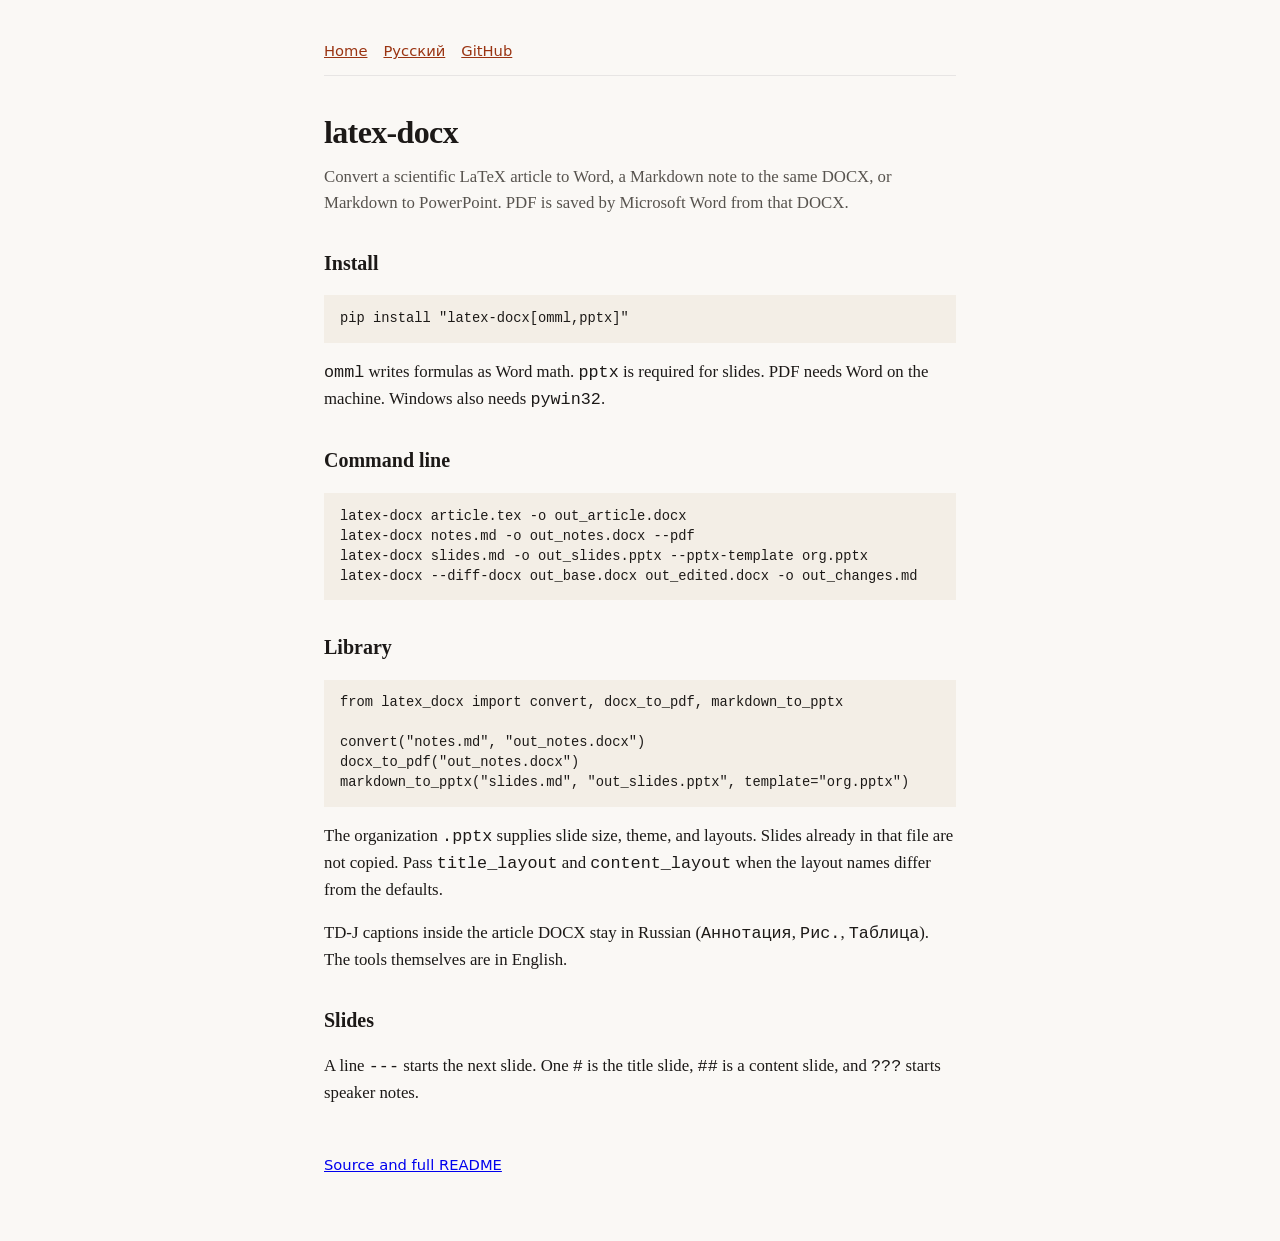
==== docs/en/index.html @ 838590a0 "дока" ====
<!DOCTYPE html>
<html lang="en">
<head>
  <meta charset="utf-8">
  <meta name="viewport" content="width=device-width, initial-scale=1">
  <title>latex-docx</title>
  <link rel="stylesheet" href="../assets/style.css">
</head>
<body>
  <nav>
    <a href="../">Home</a>
    <a href="../ru/">Русский</a>
    <a href="https://github.com/sars-ivan-by/latex_docx">GitHub</a>
  </nav>
  <h1>latex-docx</h1>
  <p class="lede">Convert a scientific LaTeX article to Word, a Markdown note to the same DOCX, or Markdown to PowerPoint. PDF is saved by Microsoft Word from that DOCX.</p>

  <h2>Install</h2>
  <pre><code>pip install "latex-docx[omml,pptx]"</code></pre>
  <p><code>omml</code> writes formulas as Word math. <code>pptx</code> is required for slides. PDF needs Word on the machine. Windows also needs <code>pywin32</code>.</p>

  <h2>Command line</h2>
  <pre><code>latex-docx article.tex -o out_article.docx
latex-docx notes.md -o out_notes.docx --pdf
latex-docx slides.md -o out_slides.pptx --pptx-template org.pptx
latex-docx --diff-docx out_base.docx out_edited.docx -o out_changes.md</code></pre>

  <h2>Library</h2>
  <pre><code>from latex_docx import convert, docx_to_pdf, markdown_to_pptx

convert("notes.md", "out_notes.docx")
docx_to_pdf("out_notes.docx")
markdown_to_pptx("slides.md", "out_slides.pptx", template="org.pptx")</code></pre>
  <p>The organization <code>.pptx</code> supplies slide size, theme, and layouts. Slides already in that file are not copied. Pass <code>title_layout</code> and <code>content_layout</code> when the layout names differ from the defaults.</p>
  <p>TD-J captions inside the article DOCX stay in Russian (<code>Аннотация</code>, <code>Рис.</code>, <code>Таблица</code>). The tools themselves are in English.</p>

  <h2>Slides</h2>
  <p>A line <code>---</code> starts the next slide. One <code>#</code> is the title slide, <code>##</code> is a content slide, and <code>???</code> starts speaker notes.</p>

  <footer>
    <a href="https://github.com/sars-ivan-by/latex_docx">Source and full README</a>
  </footer>
</body>
</html>
---- docs/assets/style.css ----
:root {
  color-scheme: light;
  --ink: #1c1917;
  --muted: #57534e;
  --line: #e7e5e4;
  --paper: #faf8f5;
  --code: #f3eee6;
  --link: #9a3412;
}

* { box-sizing: border-box; }

body {
  margin: 0 auto;
  max-width: 42rem;
  padding: 2.5rem 1.25rem 4rem;
  color: var(--ink);
  background: var(--paper);
  font-family: Palatino, "Iowan Old Style", "Palatino Linotype", Georgia, serif;
  font-size: 1.05rem;
  line-height: 1.55;
}

nav, footer {
  font-family: ui-sans-serif, system-ui, sans-serif;
  font-size: 0.92rem;
}

nav {
  display: flex;
  gap: 1rem;
  margin-bottom: 2rem;
  padding-bottom: 0.75rem;
  border-bottom: 1px solid var(--line);
}

nav a, p a, li a { color: var(--link); }

h1 {
  font-size: 2rem;
  font-weight: 600;
  letter-spacing: -0.02em;
  margin: 0 0 0.4rem;
}

h2 {
  font-size: 1.25rem;
  margin-top: 2rem;
}

.lede { color: var(--muted); margin-top: 0; }

pre {
  background: var(--code);
  padding: 0.85rem 1rem;
  overflow: auto;
  font-size: 0.86rem;
  line-height: 1.45;
}

code, pre {
  font-family: ui-monospace, SFMono-Regular, Menlo, Consolas, monospace;
}

.cards {
  display: grid;
  grid-template-columns: 1fr 1fr;
  gap: 1rem;
  margin-top: 2rem;
}

.cards a {
  display: block;
  padding: 1.25rem 1rem;
  border: 1px solid var(--line);
  text-decoration: none;
  color: var(--ink);
  background: white;
}

.cards a strong { display: block; font-size: 1.2rem; margin-bottom: 0.35rem; }
.cards a span { color: var(--muted); font-family: ui-sans-serif, system-ui, sans-serif; font-size: 0.92rem; }

footer { margin-top: 3rem; color: var(--muted); }
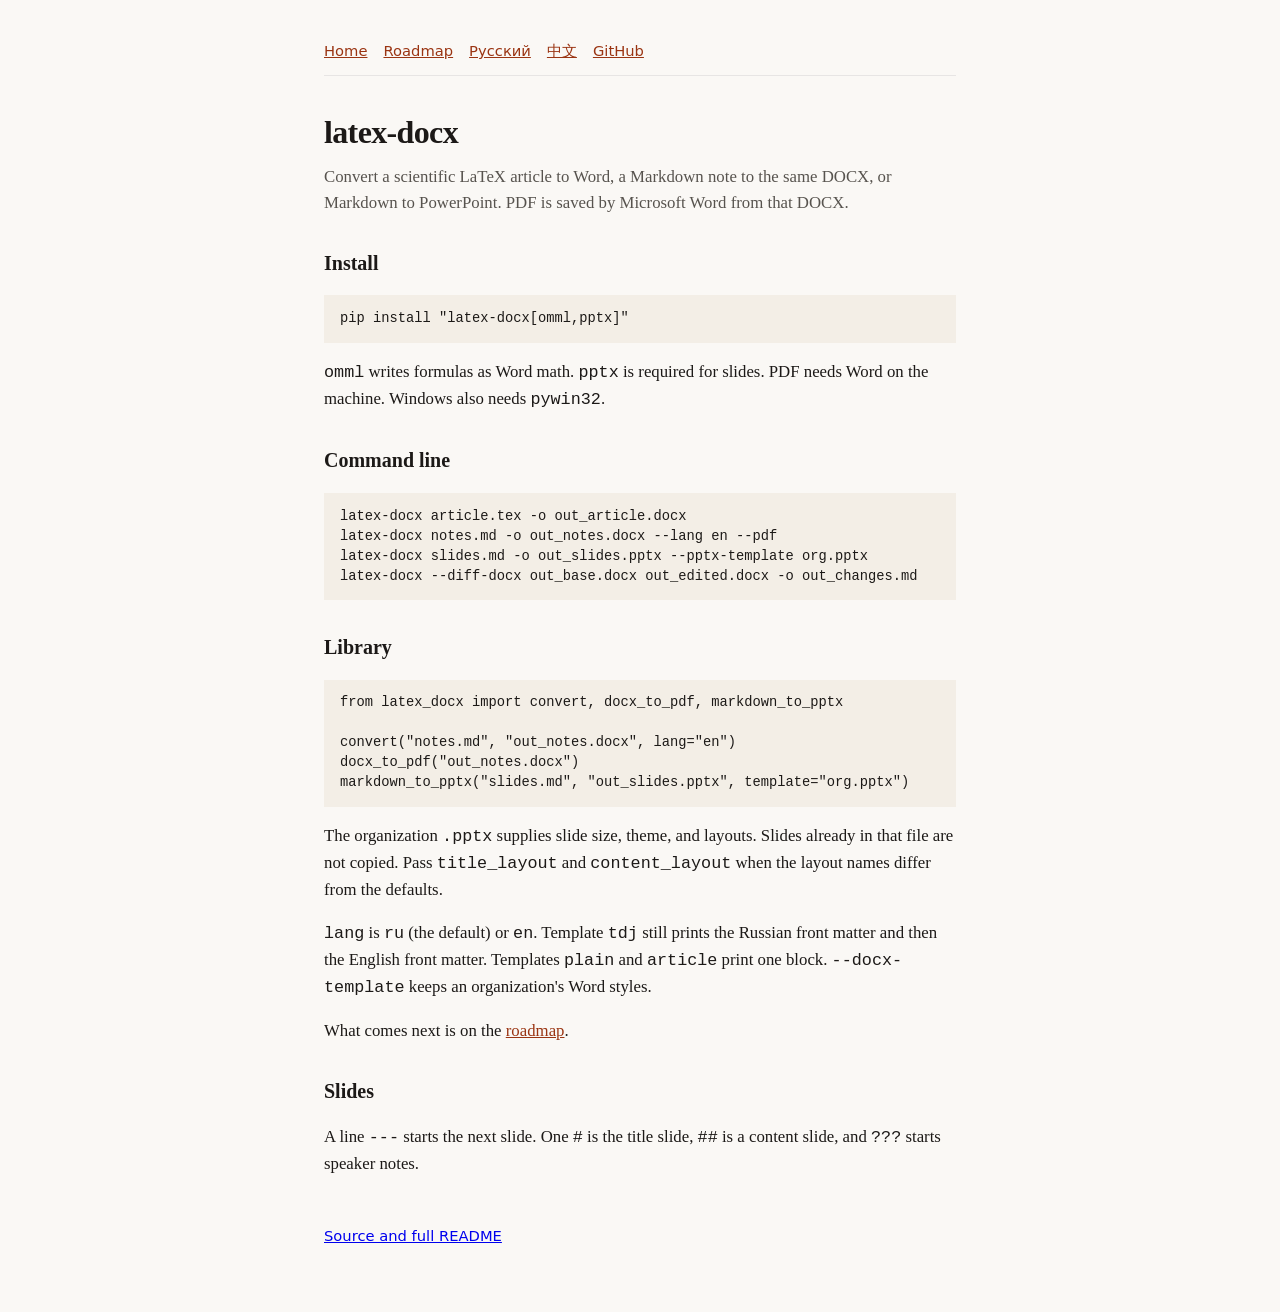
==== commit 998bf1ec: "0.2.0" ====
--- a/docs/en/index.html
+++ b/docs/en/index.html
@@ -9,7 +9,9 @@
 <body>
   <nav>
     <a href="../">Home</a>
+    <a href="./roadmap.html">Roadmap</a>
     <a href="../ru/">Русский</a>
+    <a href="../zh/">中文</a>
     <a href="https://github.com/sars-ivan-by/latex_docx">GitHub</a>
   </nav>
   <h1>latex-docx</h1>
@@ -21,18 +23,19 @@
 
   <h2>Command line</h2>
   <pre><code>latex-docx article.tex -o out_article.docx
-latex-docx notes.md -o out_notes.docx --pdf
+latex-docx notes.md -o out_notes.docx --lang en --pdf
 latex-docx slides.md -o out_slides.pptx --pptx-template org.pptx
 latex-docx --diff-docx out_base.docx out_edited.docx -o out_changes.md</code></pre>
 
   <h2>Library</h2>
   <pre><code>from latex_docx import convert, docx_to_pdf, markdown_to_pptx
 
-convert("notes.md", "out_notes.docx")
+convert("notes.md", "out_notes.docx", lang="en")
 docx_to_pdf("out_notes.docx")
 markdown_to_pptx("slides.md", "out_slides.pptx", template="org.pptx")</code></pre>
   <p>The organization <code>.pptx</code> supplies slide size, theme, and layouts. Slides already in that file are not copied. Pass <code>title_layout</code> and <code>content_layout</code> when the layout names differ from the defaults.</p>
-  <p>TD-J captions inside the article DOCX stay in Russian (<code>Аннотация</code>, <code>Рис.</code>, <code>Таблица</code>). The tools themselves are in English.</p>
+  <p><code>lang</code> is <code>ru</code> (the default) or <code>en</code>. Template <code>tdj</code> still prints the Russian front matter and then the English front matter. Templates <code>plain</code> and <code>article</code> print one block. <code>--docx-template</code> keeps an organization's Word styles.</p>
+  <p>What comes next is on the <a href="./roadmap.html">roadmap</a>.</p>
 
   <h2>Slides</h2>
   <p>A line <code>---</code> starts the next slide. One <code>#</code> is the title slide, <code>##</code> is a content slide, and <code>???</code> starts speaker notes.</p>
--- a/docs/assets/style.css
+++ b/docs/assets/style.css
@@ -64,7 +64,7 @@
 
 .cards {
   display: grid;
-  grid-template-columns: 1fr 1fr;
+  grid-template-columns: repeat(auto-fit, minmax(11rem, 1fr));
   gap: 1rem;
   margin-top: 2rem;
 }
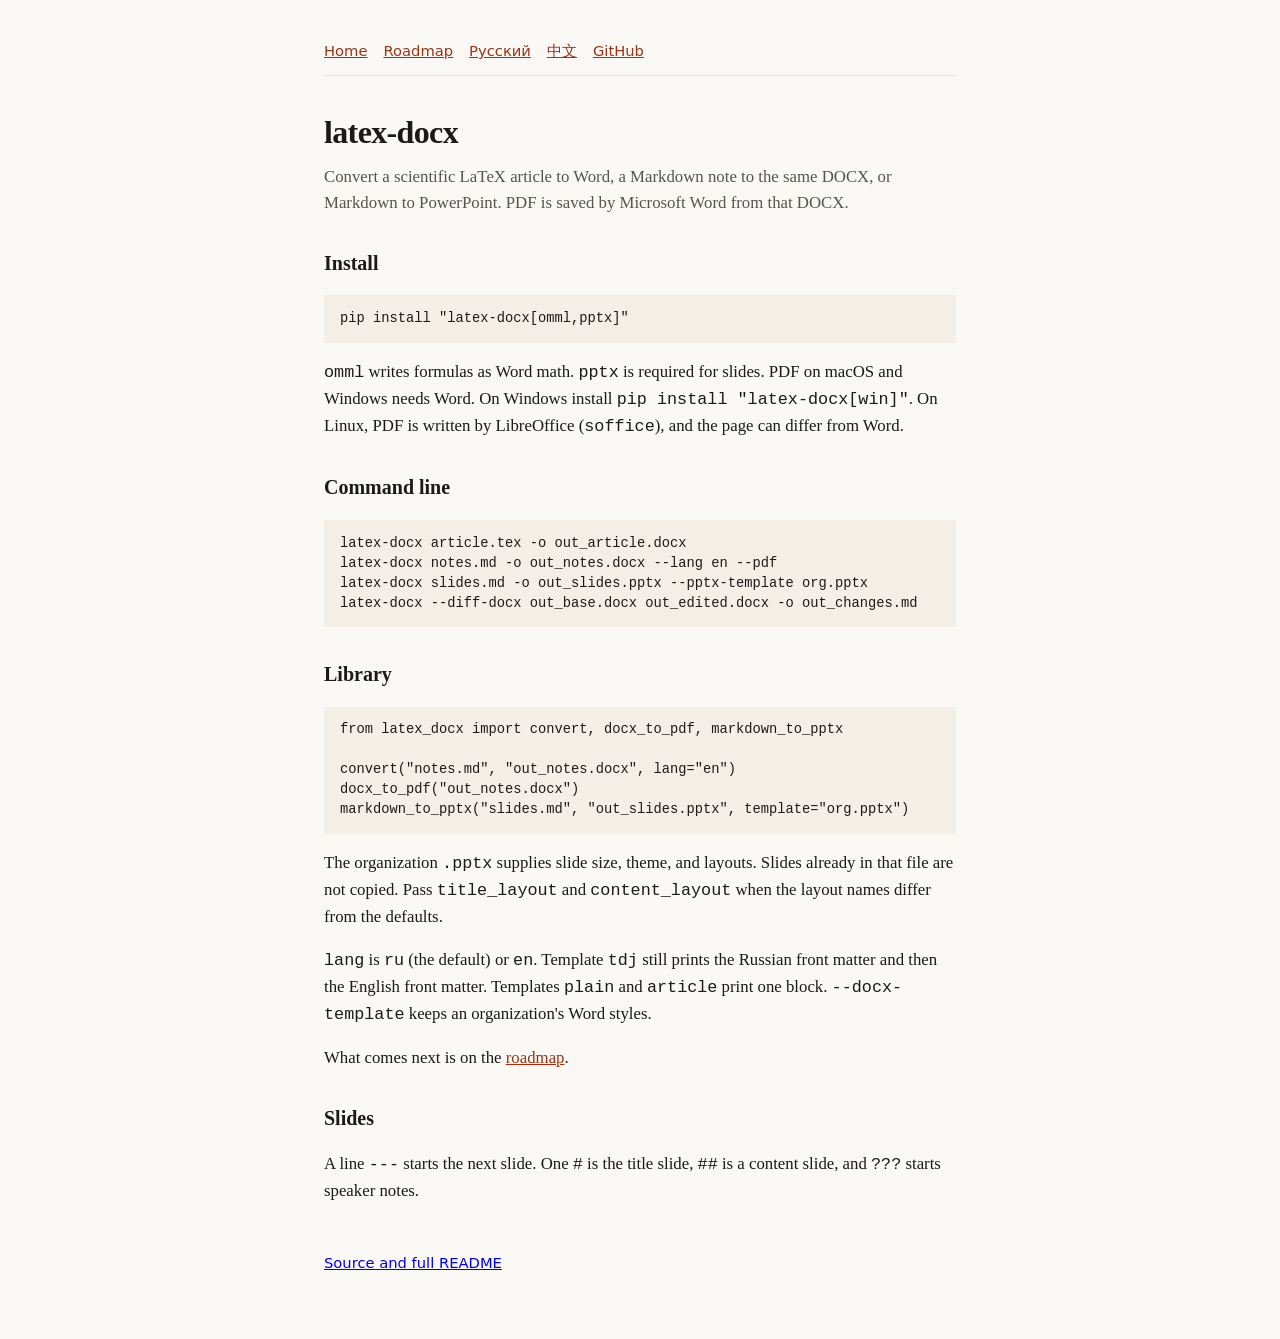
==== commit 0bb313bf: "win+linux" ====
--- a/docs/en/index.html
+++ b/docs/en/index.html
@@ -19,7 +19,7 @@
 
   <h2>Install</h2>
   <pre><code>pip install "latex-docx[omml,pptx]"</code></pre>
-  <p><code>omml</code> writes formulas as Word math. <code>pptx</code> is required for slides. PDF needs Word on the machine. Windows also needs <code>pywin32</code>.</p>
+  <p><code>omml</code> writes formulas as Word math. <code>pptx</code> is required for slides. PDF on macOS and Windows needs Word. On Windows install <code>pip install "latex-docx[win]"</code>. On Linux, PDF is written by LibreOffice (<code>soffice</code>), and the page can differ from Word.</p>
 
   <h2>Command line</h2>
   <pre><code>latex-docx article.tex -o out_article.docx
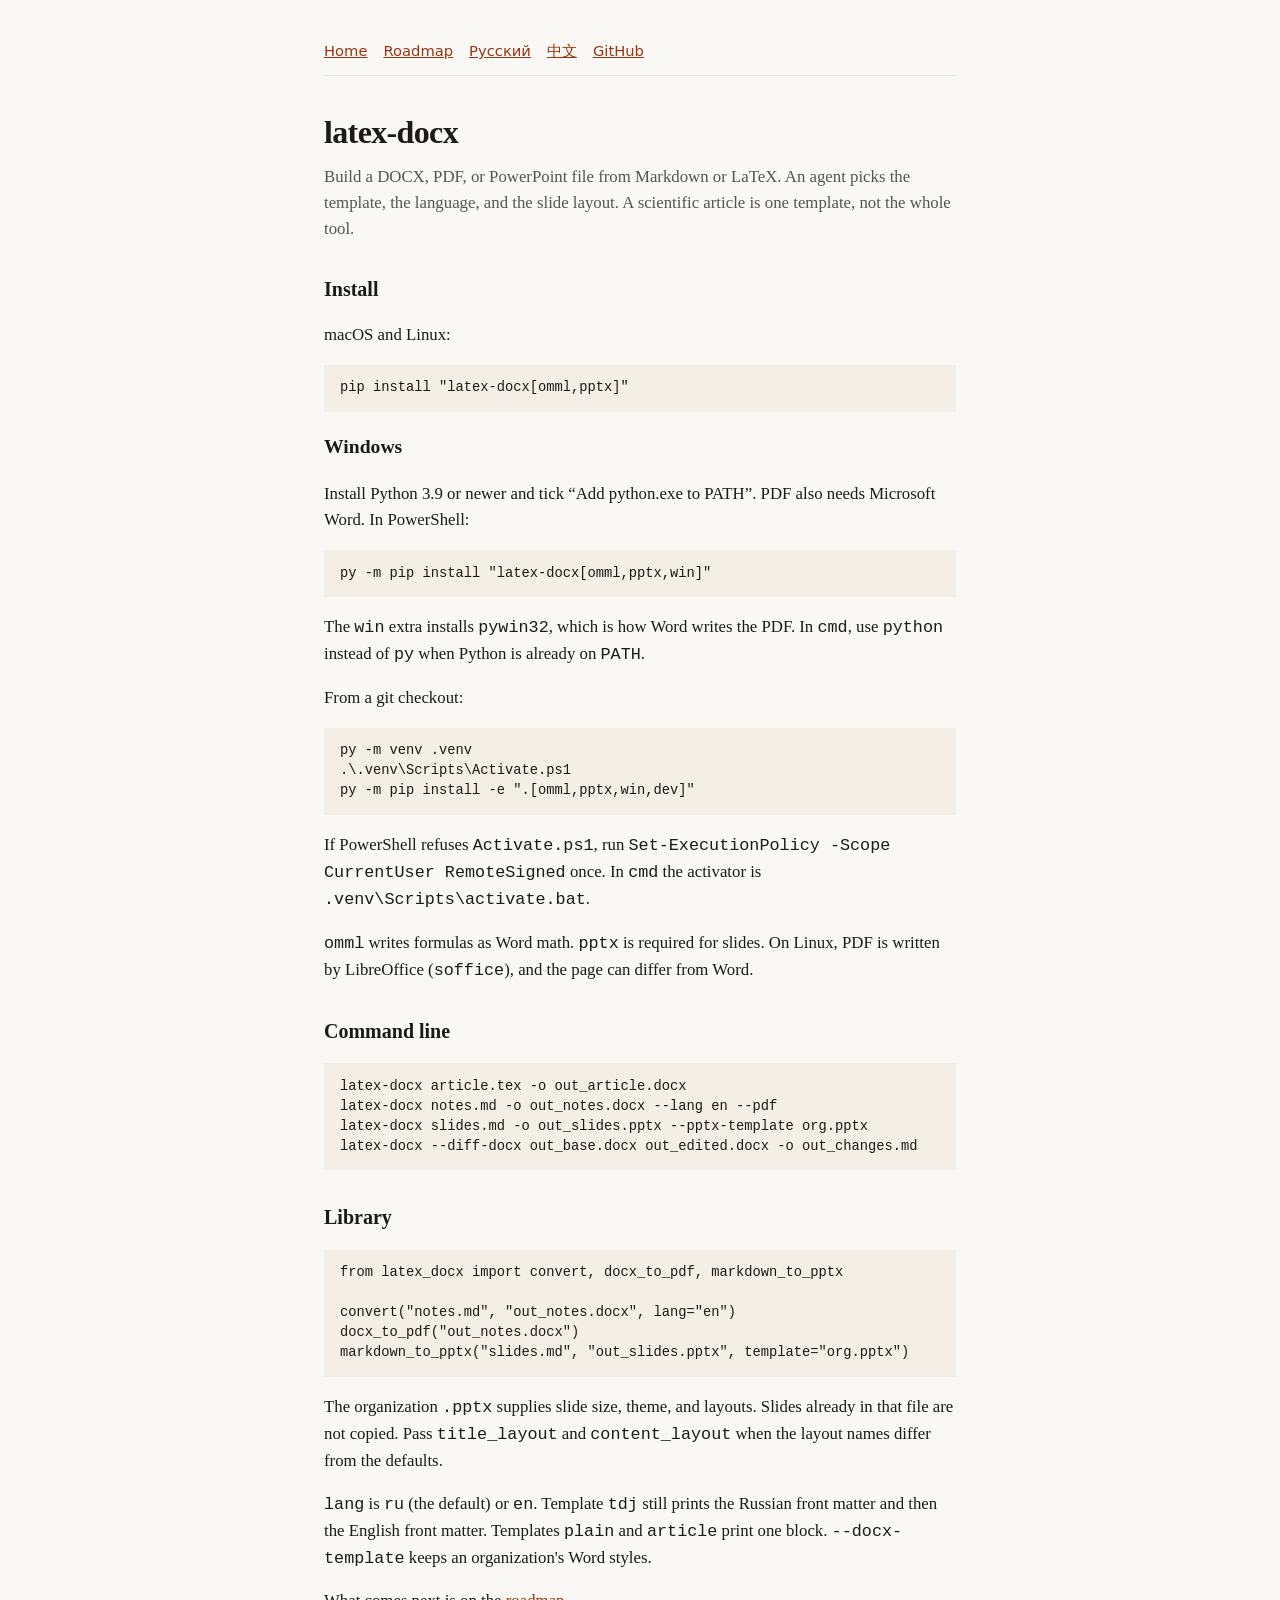
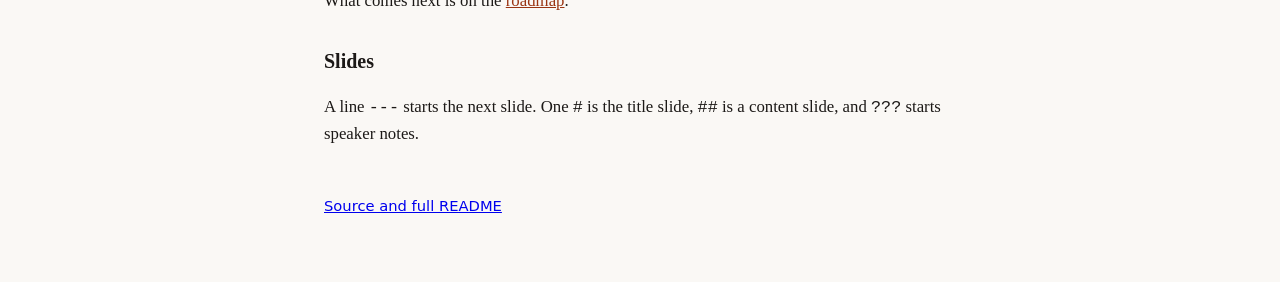
==== commit 9f2ca6ac: "improve" ====
--- a/docs/en/index.html
+++ b/docs/en/index.html
@@ -15,11 +15,21 @@
     <a href="https://github.com/sars-ivan-by/latex_docx">GitHub</a>
   </nav>
   <h1>latex-docx</h1>
-  <p class="lede">Convert a scientific LaTeX article to Word, a Markdown note to the same DOCX, or Markdown to PowerPoint. PDF is saved by Microsoft Word from that DOCX.</p>
+  <p class="lede">Build a DOCX, PDF, or PowerPoint file from Markdown or LaTeX. An agent picks the template, the language, and the slide layout. A scientific article is one template, not the whole tool.</p>
 
   <h2>Install</h2>
+  <p>macOS and Linux:</p>
   <pre><code>pip install "latex-docx[omml,pptx]"</code></pre>
-  <p><code>omml</code> writes formulas as Word math. <code>pptx</code> is required for slides. PDF on macOS and Windows needs Word. On Windows install <code>pip install "latex-docx[win]"</code>. On Linux, PDF is written by LibreOffice (<code>soffice</code>), and the page can differ from Word.</p>
+  <h3>Windows</h3>
+  <p>Install Python 3.9 or newer and tick “Add python.exe to PATH”. PDF also needs Microsoft Word. In PowerShell:</p>
+  <pre><code>py -m pip install "latex-docx[omml,pptx,win]"</code></pre>
+  <p>The <code>win</code> extra installs <code>pywin32</code>, which is how Word writes the PDF. In <code>cmd</code>, use <code>python</code> instead of <code>py</code> when Python is already on <code>PATH</code>.</p>
+  <p>From a git checkout:</p>
+  <pre><code>py -m venv .venv
+.\.venv\Scripts\Activate.ps1
+py -m pip install -e ".[omml,pptx,win,dev]"</code></pre>
+  <p>If PowerShell refuses <code>Activate.ps1</code>, run <code>Set-ExecutionPolicy -Scope CurrentUser RemoteSigned</code> once. In <code>cmd</code> the activator is <code>.venv\Scripts\activate.bat</code>.</p>
+  <p><code>omml</code> writes formulas as Word math. <code>pptx</code> is required for slides. On Linux, PDF is written by LibreOffice (<code>soffice</code>), and the page can differ from Word.</p>
 
   <h2>Command line</h2>
   <pre><code>latex-docx article.tex -o out_article.docx
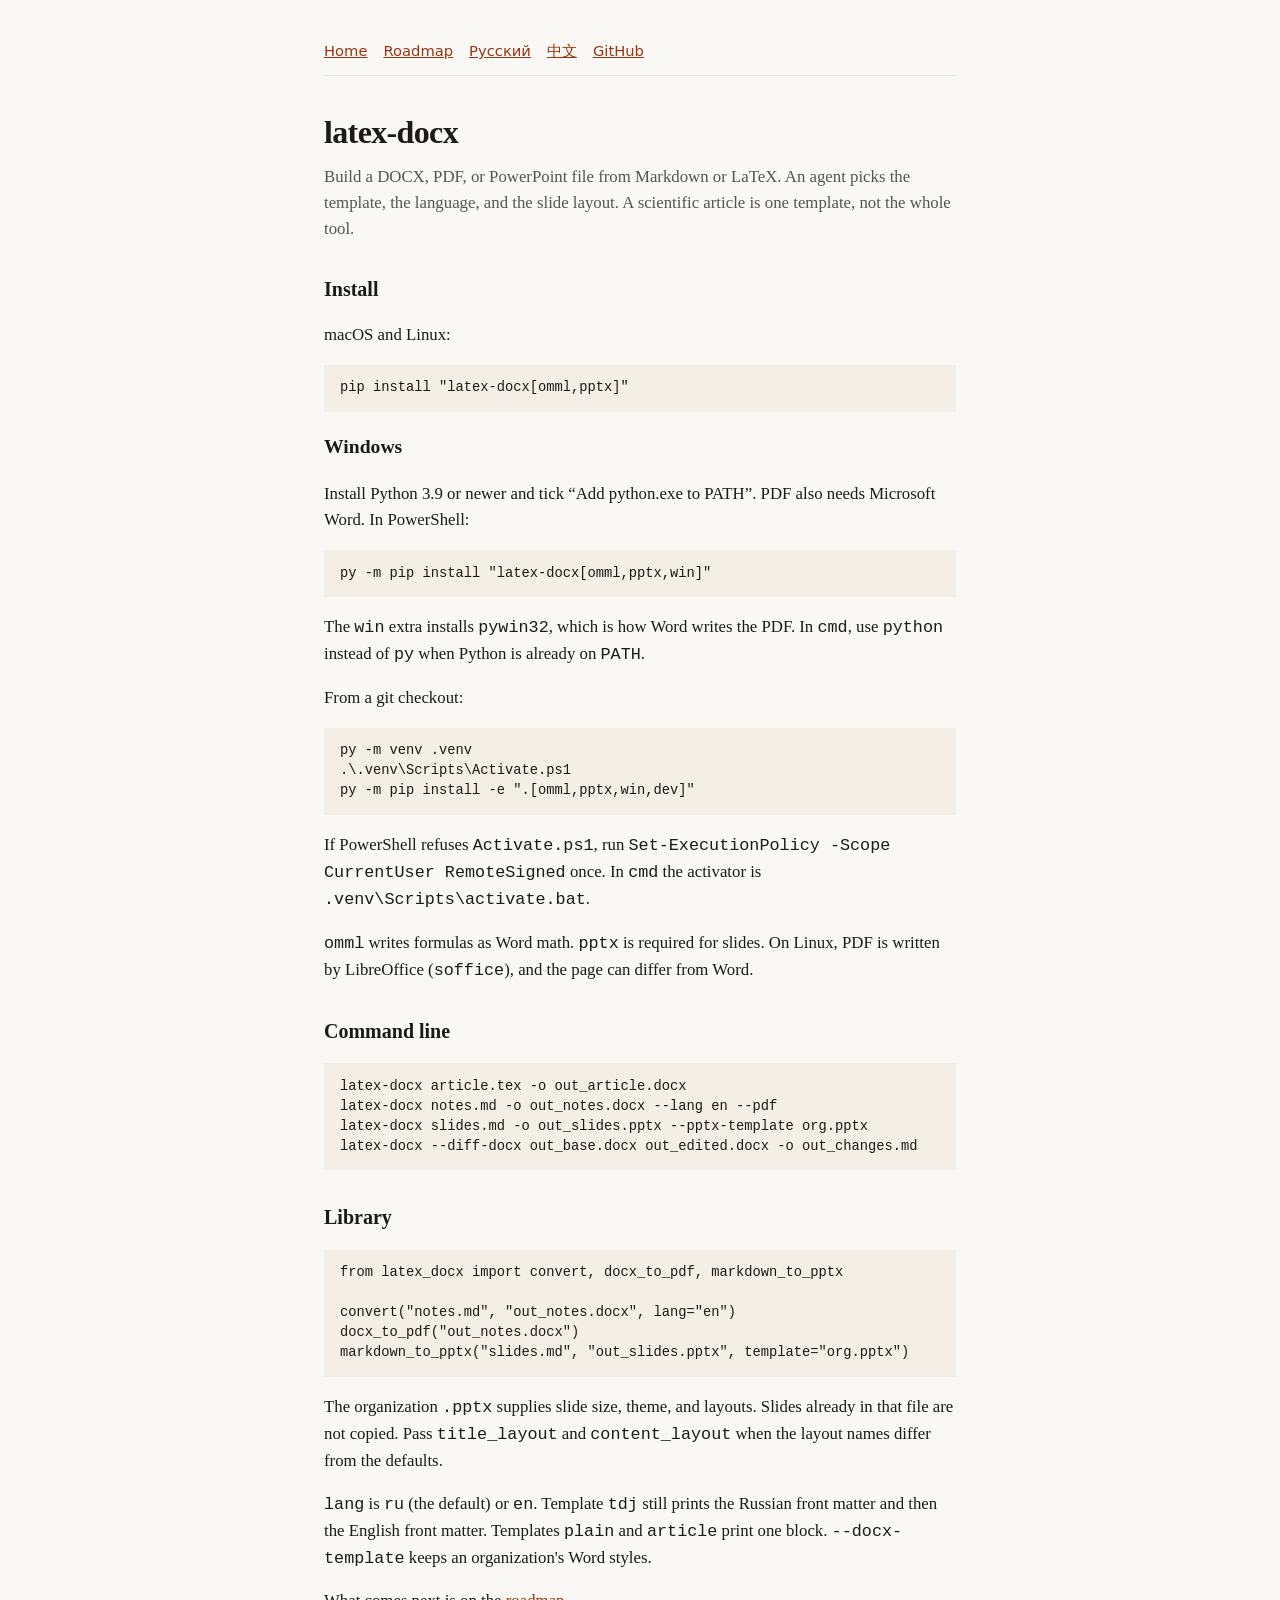
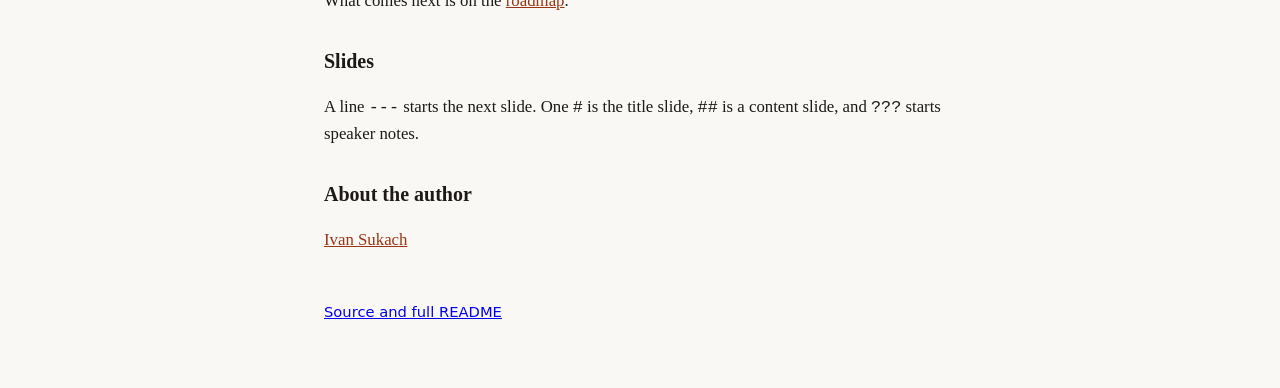
==== commit aa9fd4b5: "правка ридми" ====
--- a/docs/en/index.html
+++ b/docs/en/index.html
@@ -50,6 +50,9 @@
   <h2>Slides</h2>
   <p>A line <code>---</code> starts the next slide. One <code>#</code> is the title slide, <code>##</code> is a content slide, and <code>???</code> starts speaker notes.</p>
 
+  <h2>About the author</h2>
+  <p><a href="https://ibiozet.ru/en">Ivan Sukach</a></p>
+
   <footer>
     <a href="https://github.com/sars-ivan-by/latex_docx">Source and full README</a>
   </footer>
